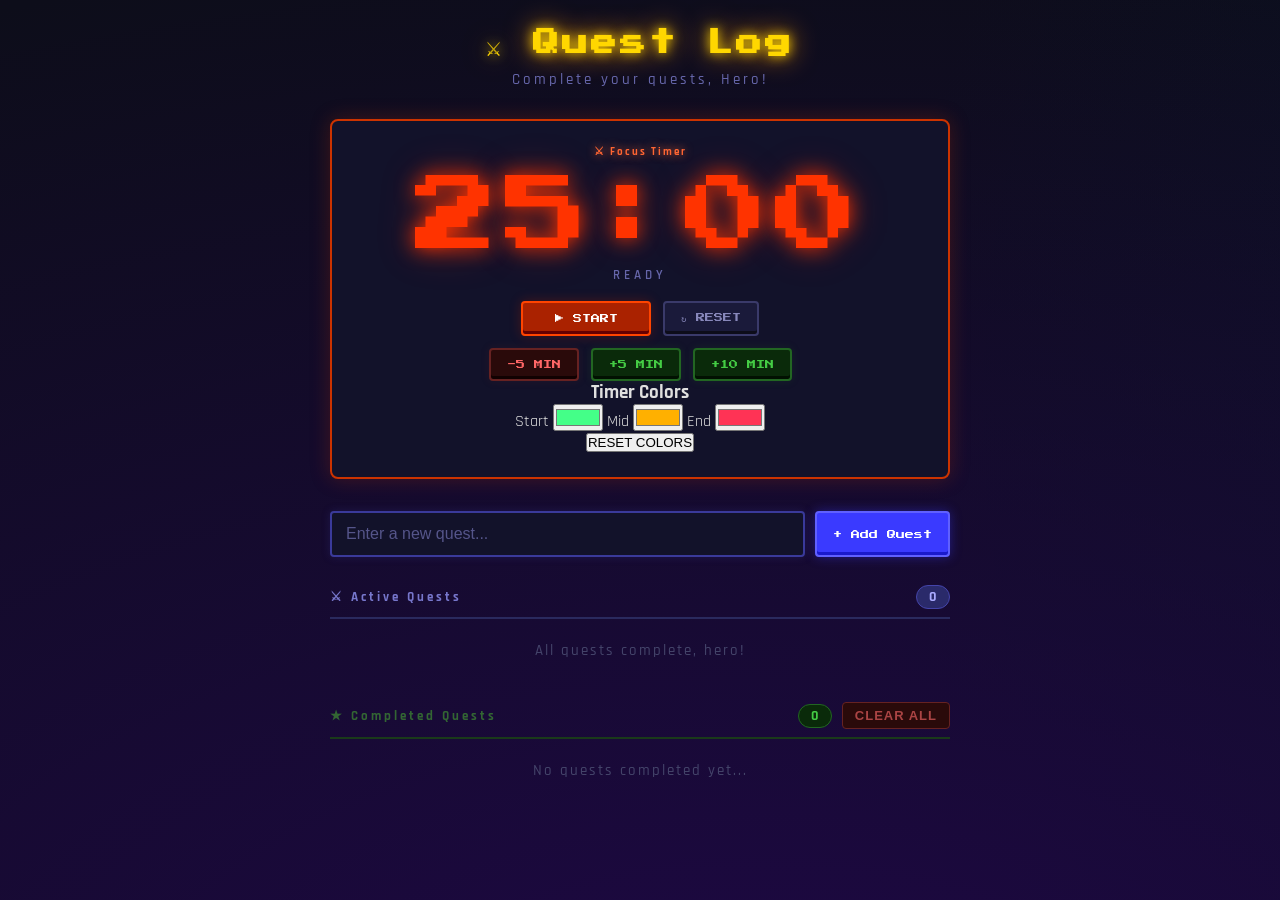
==== index.html @ 36400712 "Update index.html" ====
<!DOCTYPE html>
<html lang="en">
<head>
    <!-- Character encoding + responsive viewport for mobile support -->
    <meta charset="UTF-8">
    <meta name="viewport" content="width=device-width, initial-scale=1.0">

    <!-- Main stylesheet for all layout, colors, and animations -->
    <link rel="stylesheet" href="style.css">

    <!-- Fonts:
         - Press Start 2P: retro headings/buttons
         - Rajdhani: readable body and task text -->
    <link href="https://fonts.googleapis.com/css2?family=Press+Start+2P&family=Rajdhani:wght@400;500;600;700&display=swap" rel="stylesheet">

    <!-- Browser tab title -->
    <title>Quest Log</title>
</head>
<body>
    <!-- App title and subtitle -->
    <h1>&#9876; Quest Log</h1>
    <p class="subtitle">Complete your quests, Hero!</p>

    <!-- Pomodoro timer section:
         JS updates timer display, status text, and play/pause button text -->
    <div class="pomodoro-section">
        <h2 class="pomodoro-title">&#9876; Focus Timer</h2>
        <div class="timer-display" id="timer-display">25:00</div>
        <div class="timer-status" id="timer-status">READY</div>

        <!-- Primary timer controls -->
        <div class="timer-controls">
            <button id="timer-play-pause">&#9654; START</button>
            <button id="timer-reset">&#8635; RESET</button>
        </div>

        <!-- Quick-add time controls -->
        <div class="timer-extra">
            <button id="timer-sub5">-5 MIN</button>
            <button id="timer-add5">+5 MIN</button>
            <button id="timer-add10">+10 MIN</button>
        </div>

        <!-- Timer color editor -->
        <div class="timer-theme-editor">
            <h3 class="timer-theme-title">Timer Colors</h3>
            <div class="timer-theme-controls">
                <label class="timer-color-control">
                    <span>Start</span>
                    <input type="color" id="timer-color-start" value="#44ff88">
                </label>
                <label class="timer-color-control">
                    <span>Mid</span>
                    <input type="color" id="timer-color-mid" value="#ffb000">
                </label>
                <label class="timer-color-control">
                    <span>End</span>
                    <input type="color" id="timer-color-end" value="#ff3355">
                </label>
            </div>
            <button id="timer-color-reset">RESET COLORS</button>
        </div>
    </div>

    <!-- Add new quest input row -->
    <div class="add-task-section">
        <input type="text" id="new-task-input" placeholder="Enter a new quest..." maxlength="100">
        <button id="add-task-btn">+ Add Quest</button>
    </div>

    <!-- Active quests header and counter -->
    <div class="section-header">
        <span class="section-title">&#9876; Active Quests</span>
        <span class="task-count" id="active-count">0</span>
    </div>

    <!-- Empty-state message shown when there are no active tasks -->
    <p class="empty-state" id="active-empty">All quests complete, hero!</p>

    <!-- Active tasks list (new tasks are appended here by JS) -->
    <ul class="task-list" id="active-list">
    </ul>

    <!-- Completed quests header, counter, and clear action -->
    <div class="section-header completed-header">
        <span class="section-title">&#9733; Completed Quests</span>
        <span class="task-count completed-count" id="completed-count">0</span>
        <button id="clear-completed-btn">CLEAR ALL</button>
    </div>

    <!-- Empty-state message shown when there are no completed tasks -->
    <p class="empty-state" id="completed-empty">No quests completed yet...</p>

    <!-- Completed tasks list (checked tasks are moved here by JS) -->
    <ul class="task-list completed-list" id="completed-list"></ul>

    <!-- Main app logic: timer, task management, and sound effects -->
    <script src="logic.js"></script>
</body>
</html>
---- style.css ----
* {
    box-sizing: border-box;
    margin: 0;
    padding: 0;
}

body {
    background-color: #0d0d1a;
    background-image:
        radial-gradient(ellipse at 20% 40%, #1e0845 0%, transparent 50%),
        radial-gradient(ellipse at 80% 15%, #061830 0%, transparent 50%),
        radial-gradient(ellipse at 55% 85%, #0d0a30 0%, transparent 45%),
        radial-gradient(ellipse at 75% 65%, #08141e 0%, transparent 40%);
    background-size: 300% 300%;
    animation: bgDrift 14s ease-in-out infinite alternate;
    min-height: 100vh;
    font-family: 'Rajdhani', sans-serif;
    color: #e0e0e0;
    padding: 30px 20px 60px;
}

@keyframes bgDrift {
    0%   { background-position: 0% 0%,   100% 0%,   50% 100%, 20% 80%; }
    25%  { background-position: 60% 30%,  20% 70%,   80% 20%,  70% 40%; }
    50%  { background-position: 30% 80%,  70% 20%,   10% 55%,  90% 60%; }
    75%  { background-position: 80% 50%,  10% 90%,   70% 30%,  30% 20%; }
    100% { background-position: 100% 100%, 0% 100%,  40% 80%,  60% 10%; }
}

h1 {
    font-family: 'Press Start 2P', monospace;
    text-align: center;
    color: #ffd700;
    font-size: clamp(16px, 3vw, 26px);
    margin-bottom: 8px;
    text-shadow: 0 0 12px #ffd700, 0 0 28px #ff8c00;
    letter-spacing: 3px;
}

.subtitle {
    text-align: center;
    color: #6666aa;
    font-size: 15px;
    font-weight: 500;
    margin-bottom: 30px;
    letter-spacing: 3px;
}

.pomodoro-section {
    max-width: 620px;
    margin: 0 auto 32px;
    background: #12122a;
    border: 2px solid #cc3300;
    border-radius: 8px;
    padding: 24px 20px;
    box-shadow: 0 0 20px #cc330044;
    text-align: center;
}

.pomodoro-title {
    color: #ff6633;
    font-size: 11px;
    margin-bottom: 16px;
    text-shadow: 0 0 10px #ff6633;
    letter-spacing: 2px;
}

.timer-display {
    font-size: clamp(48px, 12vw, 84px);
    font-family: 'Press Start 2P', monospace;
    color: #ff3300;
    text-shadow: 0 0 20px #ff3300, 0 0 40px #ff330055;
    letter-spacing: 6px;
    margin-bottom: 8px;
    transition: color 0.3s, text-shadow 0.3s;
}

.timer-display.running {
    color: #ff6600;
    text-shadow: 0 0 20px #ff6600, 0 0 40px #ff660077;
    animation: pulse 1s ease-in-out infinite;
}

.timer-display.danger {
    color: #ff0033;
    text-shadow: 0 0 24px #ff0033, 0 0 50px #ff003388;
    animation: pulse-fast 0.5s ease-in-out infinite;
}

@keyframes pulse {
    0%, 100% { opacity: 1; }
    50% { opacity: 0.72; }
}

@keyframes pulse-fast {
    0%, 100% { opacity: 1; }
    50% { opacity: 0.35; }
}

.timer-status {
    font-size: 13px;
    font-weight: 600;
    color: #6666aa;
    letter-spacing: 4px;
    margin-bottom: 18px;
}

.timer-controls {
    display: flex;
    justify-content: center;
    gap: 12px;
    margin-bottom: 12px;
    flex-wrap: wrap;
}

.timer-extra {
    display: flex;
    justify-content: center;
    gap: 12px;
    flex-wrap: wrap;
}

.timer-controls button,
.timer-extra button {
    padding: 10px 16px;
    font-family: 'Press Start 2P', monospace;
    font-size: 9px;
    border-radius: 4px;
    cursor: pointer;
    transition: background 0.15s, box-shadow 0.15s, transform 0.1s;
}

.timer-controls button:active,
.timer-extra button:active {
    transform: translateY(1px);
}

#timer-play-pause {
    background: #aa2200;
    border: 2px solid #ff4400;
    color: #ffffff;
    min-width: 130px;
    box-shadow: 0 0 12px #aa220055, inset 0 -3px 0 #660000;
}

#timer-play-pause:hover {
    background: #cc3300;
    box-shadow: 0 0 22px #cc330088, inset 0 -3px 0 #880000;
    transform: translateY(-2px);
}

#timer-reset {
    background: #1a1a3a;
    border: 2px solid #3a3a6a;
    color: #8888bb;
    box-shadow: inset 0 -3px 0 #0d0d1a;
}

#timer-reset:hover {
    background: #222244;
    border-color: #5555aa;
    color: #aaaadd;
    transform: translateY(-2px);
}

#timer-add5,
#timer-add10 {
    background: #0a2a0a;
    border: 2px solid #226622;
    color: #44cc44;
    box-shadow: 0 0 8px #22662233, inset 0 -3px 0 #011101;
}

#timer-sub5 {
    background: #2a0a0a;
    border: 2px solid #662222;
    color: #ff6666;
    box-shadow: 0 0 8px #66222233, inset 0 -3px 0 #110101;
}

#timer-add5:hover,
#timer-add10:hover {
    background: #112211;
    border-color: #33aa33;
    box-shadow: 0 0 16px #33aa3366, inset 0 -3px 0 #011101;
    transform: translateY(-2px);
}

#timer-sub5:hover {
    background: #3a1010;
    border-color: #aa3333;
    box-shadow: 0 0 16px #aa333366, inset 0 -3px 0 #1a0303;
    transform: translateY(-2px);
}

.add-task-section {
    max-width: 620px;
    margin: 0 auto 28px;
    display: flex;
    gap: 10px;
}

#new-task-input {
    flex: 1;
    padding: 12px 14px;
    background: #12122a;
    border: 2px solid #3a3a9a;
    border-radius: 4px;
    color: #ffffff;
    font-size: 16px;
    font-weight: 500;
    outline: none;
    box-shadow: 0 0 8px #3a3a9a44;
    transition: border-color 0.2s, box-shadow 0.2s;
}

#new-task-input::placeholder {
    color: #55558a;
    font-weight: 400;
}

#new-task-input:focus {
    border-color: #00eeff;
    box-shadow: 0 0 14px #00eeff66;
}

#add-task-btn {
    padding: 12px 16px;
    background: #3a3aff;
    border: 2px solid #6060ff;
    border-radius: 4px;
    color: #ffffff;
    font-family: 'Press Start 2P', monospace;
    font-size: 9px;
    cursor: pointer;
    white-space: nowrap;
    box-shadow: 0 0 12px #3a3aff66, inset 0 -3px 0 #1a1acc;
    transition: background 0.15s, box-shadow 0.15s, transform 0.1s;
}

#add-task-btn:hover {
    background: #5555ff;
    box-shadow: 0 0 22px #5555ffaa, inset 0 -3px 0 #2a2acc;
    transform: translateY(-2px);
}

#add-task-btn:active {
    transform: translateY(1px);
    box-shadow: 0 0 8px #3a3aff44, inset 0 2px 0 #1a1acc;
}

.task-list {
    max-width: 620px;
    margin: 0 auto;
    padding: 0;
}

.task-list li {
    list-style: none;
    margin-bottom: 10px;
    background: #12122a;
    border: 2px solid #2a2a5e;
    border-radius: 6px;
    padding: 14px 16px;
    box-shadow: 0 2px 8px #00000066;
    transition: border-color 0.2s, box-shadow 0.2s;
}

.task-list li:hover {
    border-color: #4444cc;
    box-shadow: 0 0 14px #4444cc44;
}

.task-list label {
    display: flex;
    align-items: center;
    gap: 14px;
    cursor: pointer;
}

.task-list input[type="checkbox"] {
    appearance: none;
    -webkit-appearance: none;
    width: 22px;
    height: 22px;
    min-width: 22px;
    border: 2px solid #4444cc;
    border-radius: 3px;
    background: #0d0d1a;
    cursor: pointer;
    position: relative;
    transition: background 0.15s, border-color 0.15s, box-shadow 0.15s;
}

.task-list input[type="checkbox"]:hover {
    border-color: #00eeff;
    box-shadow: 0 0 8px #00eeff66;
}

.task-list input[type="checkbox"]:checked {
    background: #3a3aff;
    border-color: #00eeff;
    box-shadow: 0 0 10px #00eeff88;
}

.task-list input[type="checkbox"]:checked::after {
    content: '✓';
    position: absolute;
    color: #ffffff;
    font-size: 15px;
    font-family: Arial, sans-serif;
    top: 50%;
    left: 50%;
    transform: translate(-50%, -50%);
}

.task-list span {
    font-size: 18px;
    font-weight: 600;
    color: #ccccee;
    line-height: 1.5;
    transition: color 0.2s, text-shadow 0.2s;
}

.task-list .completed {
    text-decoration: line-through;
    color: #33335a;
}

.completed-list li {
    opacity: 0.6;
    border-color: #1e1e40 !important;
    box-shadow: none !important;
}

.section-header {
    max-width: 620px;
    margin: 0 auto 12px;
    display: flex;
    align-items: center;
    gap: 10px;
    border-bottom: 2px solid #2a2a5e;
    padding-bottom: 8px;
}

.completed-header {
    margin-top: 32px;
    border-color: #1a3a1a;
}

.section-title {
    font-size: 13px;
    font-weight: 700;
    color: #7777cc;
    letter-spacing: 3px;
    flex: 1;
}

.completed-header .section-title {
    color: #336633;
}

.task-count {
    font-size: 14px;
    font-weight: 700;
    background: #2a2a6a;
    color: #aaaaff;
    border: 1px solid #4444aa;
    border-radius: 20px;
    padding: 2px 12px;
    min-width: 32px;
    text-align: center;
}

.completed-count {
    background: #0a2a0a;
    color: #44cc44;
    border-color: #226622;
}

#clear-completed-btn {
    padding: 5px 12px;
    background: #2a0a0a;
    border: 1px solid #662222;
    border-radius: 4px;
    color: #aa4444;
    font-size: 13px;
    font-weight: 700;
    letter-spacing: 1px;
    cursor: pointer;
    transition: background 0.15s, color 0.15s;
}

#clear-completed-btn:hover {
    background: #3a1010;
    color: #ff6666;
    border-color: #aa3333;
}

.empty-state {
    max-width: 620px;
    margin: 0 auto 12px;
    font-size: 15px;
    font-weight: 500;
    color: #44446a;
    letter-spacing: 2px;
    text-align: center;
    padding: 10px 0;
}
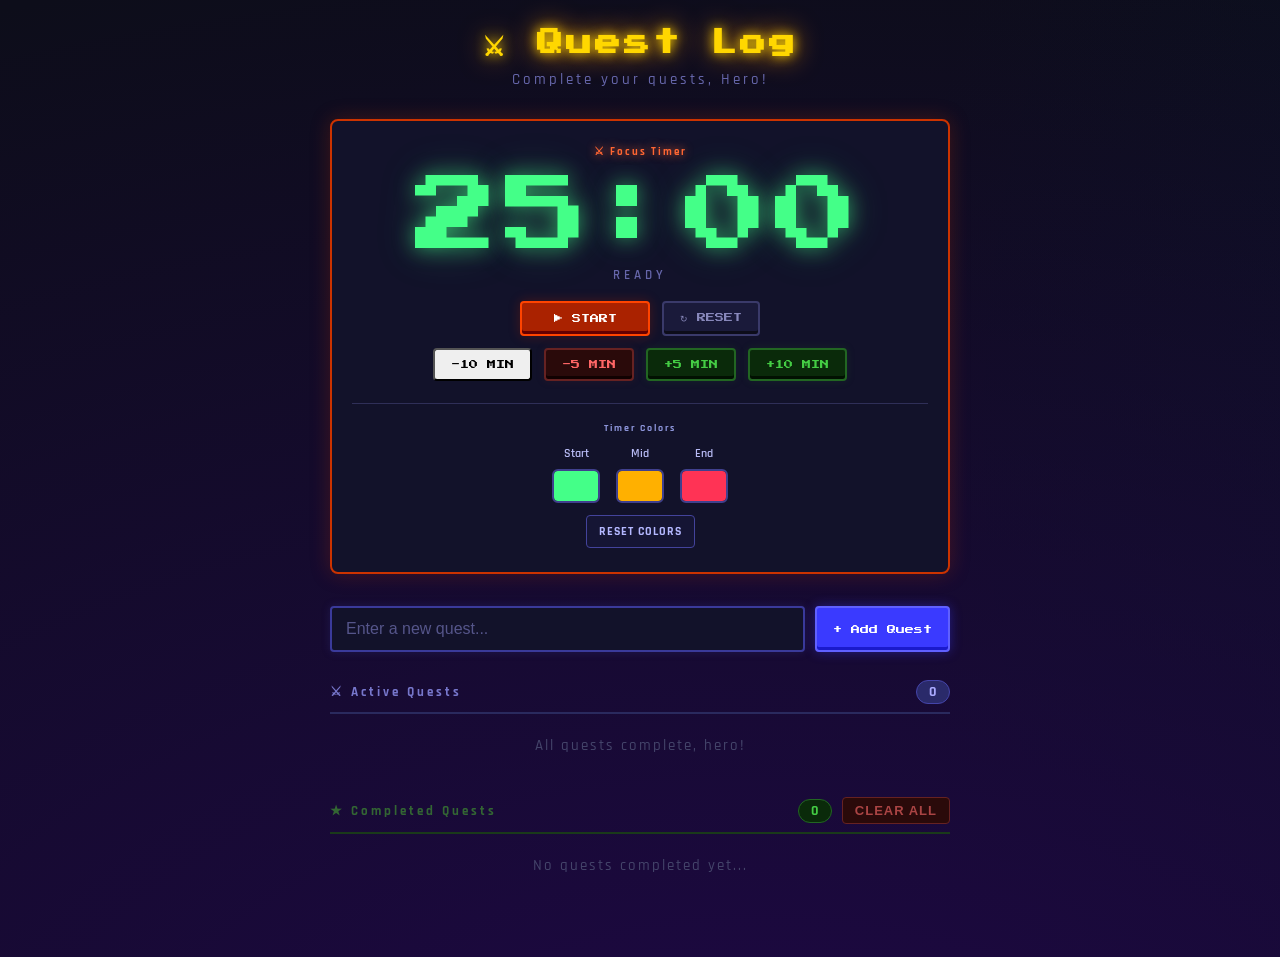
==== commit eae3d6dc: "Update index.html" ====
--- a/index.html
+++ b/index.html
@@ -36,6 +36,7 @@
 
         <!-- Quick-add time controls -->
         <div class="timer-extra">
+            <button id="timer-sub10">-10 MIN</button>
             <button id="timer-sub5">-5 MIN</button>
             <button id="timer-add5">+5 MIN</button>
             <button id="timer-add10">+10 MIN</button>
--- a/style.css
+++ b/style.css
@@ -68,22 +68,18 @@
 .timer-display {
     font-size: clamp(48px, 12vw, 84px);
     font-family: 'Press Start 2P', monospace;
-    color: #ff3300;
-    text-shadow: 0 0 20px #ff3300, 0 0 40px #ff330055;
+    color: var(--timer-color, #ff3300);
+    text-shadow: 0 0 20px var(--timer-glow, #ff3300), 0 0 40px var(--timer-shadow, #ff330055);
     letter-spacing: 6px;
     margin-bottom: 8px;
-    transition: color 0.3s, text-shadow 0.3s;
+    transition: color 0.12s, text-shadow 0.12s;
 }
 
 .timer-display.running {
-    color: #ff6600;
-    text-shadow: 0 0 20px #ff6600, 0 0 40px #ff660077;
     animation: pulse 1s ease-in-out infinite;
 }
 
 .timer-display.danger {
-    color: #ff0033;
-    text-shadow: 0 0 24px #ff0033, 0 0 50px #ff003388;
     animation: pulse-fast 0.5s ease-in-out infinite;
 }
 
@@ -118,6 +114,76 @@
     justify-content: center;
     gap: 12px;
     flex-wrap: wrap;
+}
+
+.timer-theme-editor {
+    margin-top: 22px;
+    padding-top: 18px;
+    border-top: 1px solid #2f2f58;
+}
+
+.timer-theme-title {
+    font-size: 10px;
+    color: #8c94d9;
+    margin-bottom: 12px;
+    letter-spacing: 2px;
+}
+
+.timer-theme-controls {
+    display: flex;
+    justify-content: center;
+    gap: 16px;
+    flex-wrap: wrap;
+    margin-bottom: 12px;
+}
+
+.timer-color-control {
+    display: flex;
+    flex-direction: column;
+    align-items: center;
+    gap: 8px;
+    font-size: 12px;
+    font-weight: 600;
+    color: #b7baf4;
+}
+
+.timer-color-control input[type="color"] {
+    width: 48px;
+    height: 34px;
+    padding: 0;
+    border: 2px solid #40408e;
+    border-radius: 6px;
+    background: transparent;
+    cursor: pointer;
+}
+
+.timer-color-control input[type="color"]::-webkit-color-swatch-wrapper {
+    padding: 0;
+}
+
+.timer-color-control input[type="color"]::-webkit-color-swatch {
+    border: none;
+    border-radius: 3px;
+}
+
+#timer-color-reset {
+    padding: 8px 12px;
+    background: #151534;
+    border: 1px solid #43439b;
+    border-radius: 4px;
+    color: #b4b8ff;
+    font-family: 'Rajdhani', sans-serif;
+    font-size: 12px;
+    font-weight: 700;
+    letter-spacing: 1px;
+    cursor: pointer;
+    transition: background 0.15s, border-color 0.15s, color 0.15s;
+}
+
+#timer-color-reset:hover {
+    background: #1e1e46;
+    border-color: #6a6aff;
+    color: #e0e3ff;
 }
 
 .timer-controls button,
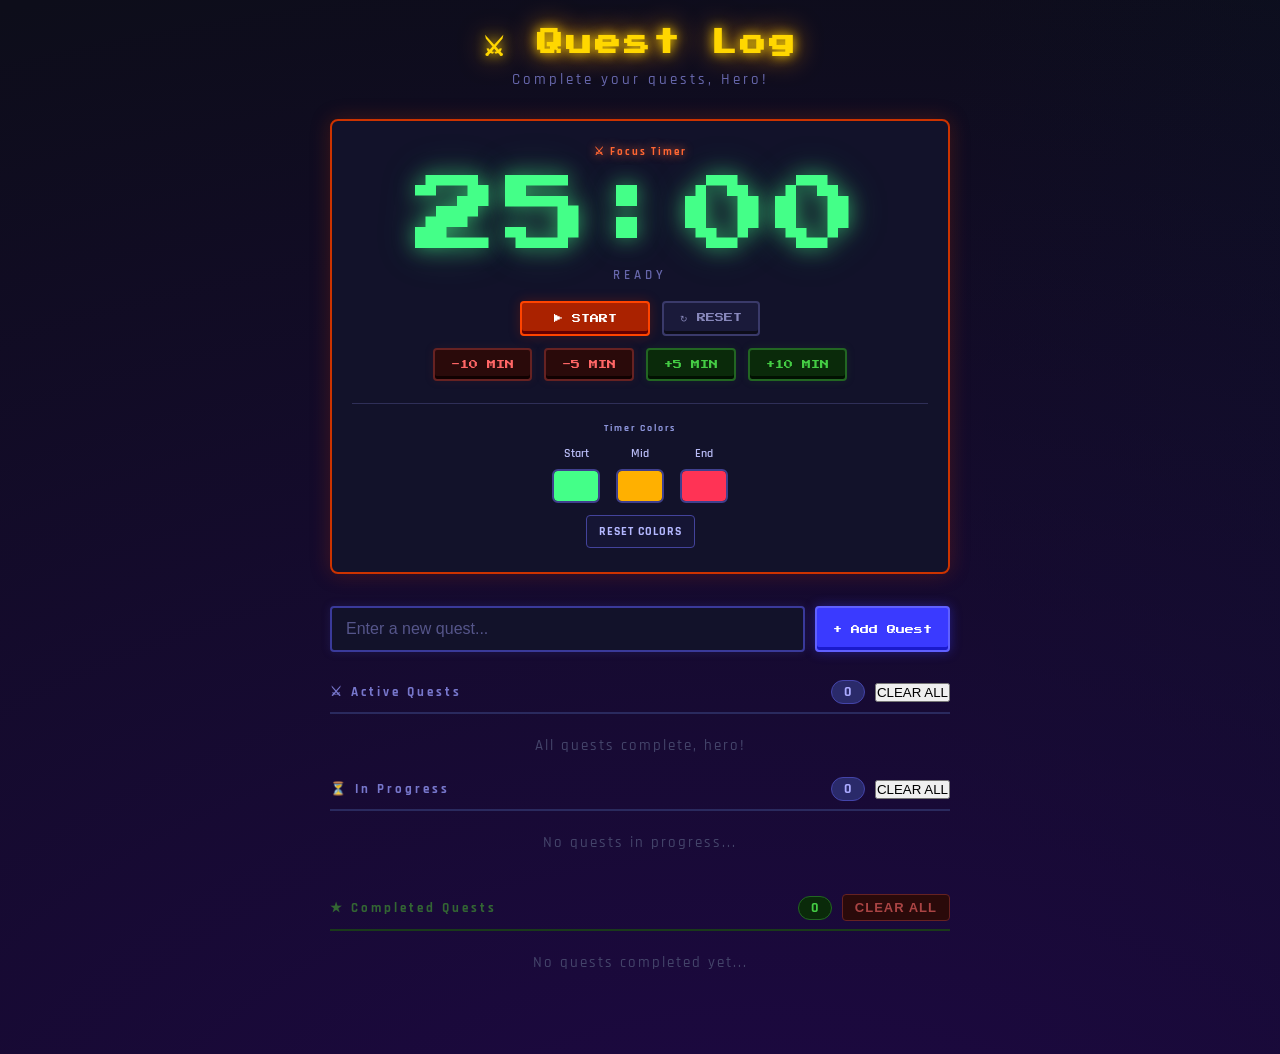
==== commit 236ff881: "added new clearing buttons" ====
--- a/index.html
+++ b/index.html
@@ -73,6 +73,7 @@
     <div class="section-header">
         <span class="section-title">&#9876; Active Quests</span>
         <span class="task-count" id="active-count">0</span>
+        <button id="clear-active-btn">CLEAR ALL</button>
     </div>
 
     <!-- Empty-state message shown when there are no active tasks -->
@@ -81,6 +82,19 @@
     <!-- Active tasks list (new tasks are appended here by JS) -->
     <ul class="task-list" id="active-list">
     </ul>
+
+    <!-- In-progress quests header and counter -->
+    <div class="section-header in-progress-header">
+        <span class="section-title">&#9203; In Progress</span>
+        <span class="task-count in-progress-count" id="in-progress-count">0</span>
+        <button id="clear-in-progress-btn">CLEAR ALL</button>
+    </div>
+
+    <!-- Empty-state message shown when there are no in-progress tasks -->
+    <p class="empty-state" id="in-progress-empty">No quests in progress...</p>
+
+    <!-- In-progress tasks list -->
+    <ul class="task-list in-progress-list" id="in-progress-list"></ul>
 
     <!-- Completed quests header, counter, and clear action -->
     <div class="section-header completed-header">
--- a/style.css
+++ b/style.css
@@ -237,6 +237,7 @@
     box-shadow: 0 0 8px #22662233, inset 0 -3px 0 #011101;
 }
 
+#timer-sub10,
 #timer-sub5 {
     background: #2a0a0a;
     border: 2px solid #662222;
@@ -252,6 +253,7 @@
     transform: translateY(-2px);
 }
 
+#timer-sub10:hover,
 #timer-sub5:hover {
     background: #3a1010;
     border-color: #aa3333;
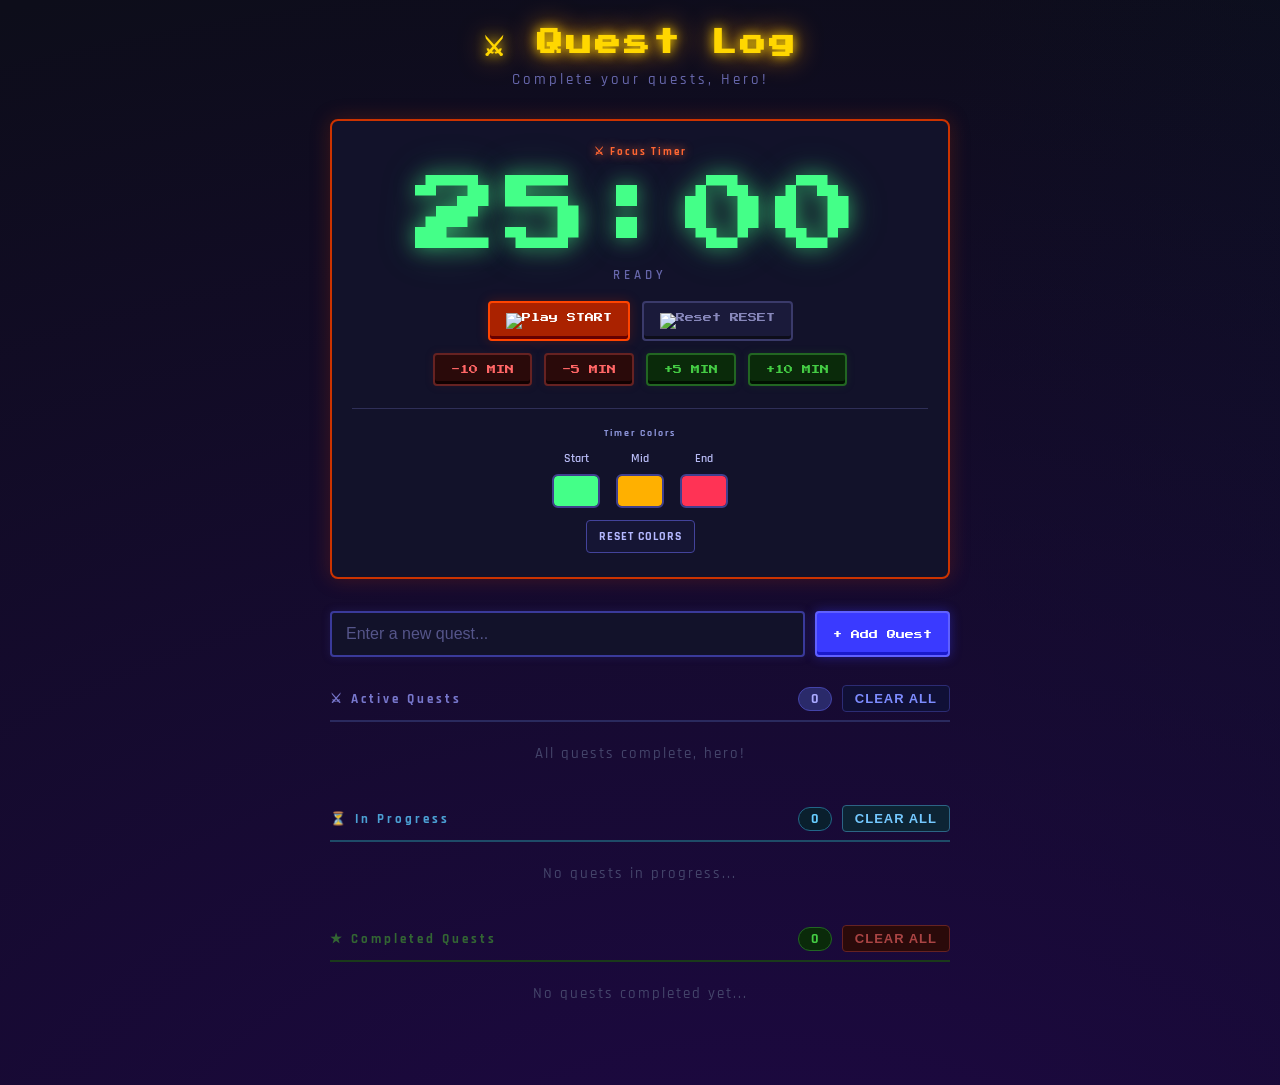
==== commit 4cffdcf7: "added new icons to start button and mid and end icons" ====
--- a/index.html
+++ b/index.html
@@ -30,8 +30,14 @@
 
         <!-- Primary timer controls -->
         <div class="timer-controls">
-            <button id="timer-play-pause">&#9654; START</button>
-            <button id="timer-reset">&#8635; RESET</button>
+            <button id="timer-play-pause">
+                <img id="timer-play-pause-icon" src="play-button-icon.png" alt="Play">
+                <span id="timer-play-pause-text">START</span>
+            </button>
+            <button id="timer-reset">
+                <img id="timer-reset-icon" src="undo.png" alt="Reset">
+                <span id="timer-reset-text">RESET</span>
+            </button>
         </div>
 
         <!-- Quick-add time controls -->
--- a/style.css
+++ b/style.css
@@ -330,6 +330,9 @@
     border: 2px solid #2a2a5e;
     border-radius: 6px;
     padding: 14px 16px;
+    display: flex;
+    align-items: center;
+    gap: 10px;
     box-shadow: 0 2px 8px #00000066;
     transition: border-color 0.2s, box-shadow 0.2s;
 }
@@ -344,6 +347,8 @@
     align-items: center;
     gap: 14px;
     cursor: pointer;
+    flex: 1;
+    min-width: 0;
 }
 
 .task-list input[type="checkbox"] {
@@ -401,6 +406,12 @@
     box-shadow: none !important;
 }
 
+.in-progress-list li,
+.in-progress-task {
+    border-color: #225577;
+    box-shadow: 0 0 14px #22557733;
+}
+
 .section-header {
     max-width: 620px;
     margin: 0 auto 12px;
@@ -414,6 +425,11 @@
 .completed-header {
     margin-top: 32px;
     border-color: #1a3a1a;
+}
+
+.in-progress-header {
+    margin-top: 32px;
+    border-color: #1e4b68;
 }
 
 .section-title {
@@ -426,6 +442,10 @@
 
 .completed-header .section-title {
     color: #336633;
+}
+
+.in-progress-header .section-title {
+    color: #4ba0d4;
 }
 
 .task-count {
@@ -446,6 +466,14 @@
     border-color: #226622;
 }
 
+.in-progress-count {
+    background: #0a1f2d;
+    color: #66ccff;
+    border-color: #226688;
+}
+
+#clear-active-btn,
+#clear-in-progress-btn,
 #clear-completed-btn {
     padding: 5px 12px;
     background: #2a0a0a;
@@ -459,10 +487,78 @@
     transition: background 0.15s, color 0.15s;
 }
 
+#clear-active-btn:hover,
+#clear-in-progress-btn:hover,
 #clear-completed-btn:hover {
     background: #3a1010;
     color: #ff6666;
     border-color: #aa3333;
+}
+
+#clear-active-btn {
+    background: #101036;
+    border-color: #2c2c74;
+    color: #7d8cff;
+}
+
+#clear-active-btn:hover {
+    background: #18184a;
+    border-color: #4f5bd6;
+    color: #b2b9ff;
+}
+
+#clear-in-progress-btn {
+    background: #0d2434;
+    border-color: #2c6485;
+    color: #74c8ff;
+}
+
+#clear-in-progress-btn:hover {
+    background: #123247;
+    border-color: #4ba0d4;
+    color: #d2f0ff;
+}
+
+.task-status-btn {
+    padding: 6px 12px;
+    background: #0f2440;
+    border: 1px solid #2d5f8e;
+    border-radius: 4px;
+    color: #78c5ff;
+    font-size: 12px;
+    font-weight: 700;
+    letter-spacing: 1px;
+    cursor: pointer;
+    transition: background 0.15s, color 0.15s, border-color 0.15s;
+}
+
+.task-status-btn:hover {
+    background: #173556;
+    color: #c7e7ff;
+    border-color: #4ea3e8;
+}
+
+.task-delete-btn {
+    padding: 6px 12px;
+    background: #301018;
+    border: 1px solid #8e3043;
+    border-radius: 4px;
+    color: #ff9aac;
+    font-size: 12px;
+    font-weight: 700;
+    letter-spacing: 1px;
+    cursor: pointer;
+    transition: background 0.15s, color 0.15s, border-color 0.15s;
+}
+
+.task-delete-btn:hover {
+    background: #461523;
+    color: #ffd6de;
+    border-color: #e85c7c;
+}
+
+.completed-task .task-status-btn {
+    display: none;
 }
 
 .empty-state {
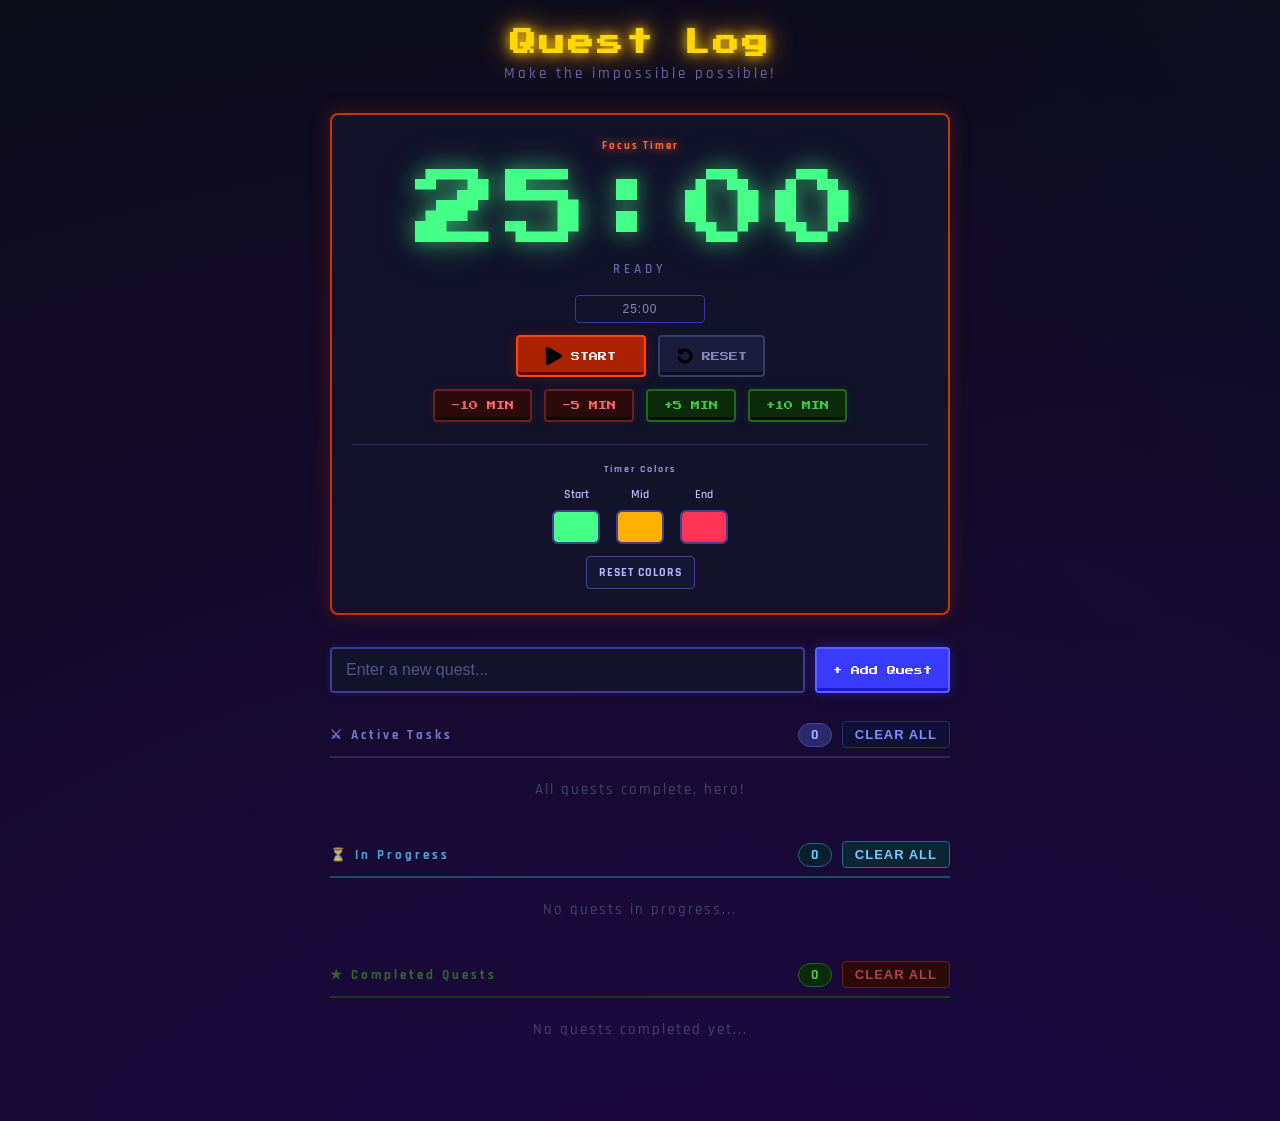
==== commit a9e82df3: "Updated tasks and timer Added in text timer manual box and added a new in task timer for each specif" ====
--- a/index.html
+++ b/index.html
@@ -18,15 +18,18 @@
 </head>
 <body>
     <!-- App title and subtitle -->
-    <h1>&#9876; Quest Log</h1>
-    <p class="subtitle">Complete your quests, Hero!</p>
+    <h1>Quest Log</h1>
+    <p class="subtitle">Make the impossible possible!</p>
 
     <!-- Pomodoro timer section:
          JS updates timer display, status text, and play/pause button text -->
     <div class="pomodoro-section">
-        <h2 class="pomodoro-title">&#9876; Focus Timer</h2>
+        <h2 class="pomodoro-title"> Focus Timer</h2>
         <div class="timer-display" id="timer-display">25:00</div>
         <div class="timer-status" id="timer-status">READY</div>
+
+        <!-- Quick timer text input -->
+        <input type="text" id="timer-text-input" class="timer-text-input" placeholder="MM:SS / HH:MM:SS / min" maxlength="16">
 
         <!-- Primary timer controls -->
         <div class="timer-controls">
@@ -75,9 +78,9 @@
         <button id="add-task-btn">+ Add Quest</button>
     </div>
 
-    <!-- Active quests header and counter -->
+    <!-- Active tasks header and counter -->
     <div class="section-header">
-        <span class="section-title">&#9876; Active Quests</span>
+        <span class="section-title">&#9876; Active Tasks</span>
         <span class="task-count" id="active-count">0</span>
         <button id="clear-active-btn">CLEAR ALL</button>
     </div>
--- a/style.css
+++ b/style.css
@@ -12,7 +12,7 @@
         radial-gradient(ellipse at 55% 85%, #0d0a30 0%, transparent 45%),
         radial-gradient(ellipse at 75% 65%, #08141e 0%, transparent 40%);
     background-size: 300% 300%;
-    animation: bgDrift 14s ease-in-out infinite alternate;
+    animation: bgDrift 10s ease-in-out infinite alternate;
     min-height: 100vh;
     font-family: 'Rajdhani', sans-serif;
     color: #e0e0e0;
@@ -101,6 +101,30 @@
     margin-bottom: 18px;
 }
 
+.timer-text-input {
+    max-width: 130px;
+    padding: 6px 10px;
+    background: #12122a;
+    border: 1px solid #3a3a9a;
+    border-radius: 4px;
+    color: #8888bb;
+    font-size: 12px;
+    font-weight: 500;
+    text-align: center;
+    letter-spacing: 1px;
+    outline: none;
+    margin-bottom: 12px;
+    display: block;
+    margin-left: auto;
+    margin-right: auto;
+    transition: border-color 0.15s, box-shadow 0.15s;
+}
+
+.timer-text-input:focus {
+    border-color: #00eeff;
+    box-shadow: 0 0 8px #00eeff44;
+}
+
 .timer-controls {
     display: flex;
     justify-content: center;
@@ -201,6 +225,27 @@
     transform: translateY(1px);
 }
 
+#timer-play-pause,
+#timer-reset {
+    display: flex;
+    align-items: center;
+    justify-content: center;
+    gap: 8px;
+}
+
+#timer-play-pause-icon,
+#timer-reset-icon {
+    width: 18px;
+    height: 18px;
+    display: block;
+}
+
+#timer-play-pause-text,
+#timer-reset-text {
+    font-family: 'Press Start 2P', monospace;
+    font-size: 9px;
+}
+
 #timer-play-pause {
     background: #aa2200;
     border: 2px solid #ff4400;
@@ -331,7 +376,8 @@
     border-radius: 6px;
     padding: 14px 16px;
     display: flex;
-    align-items: center;
+    align-items: flex-start;
+    flex-wrap: wrap;
     gap: 10px;
     box-shadow: 0 2px 8px #00000066;
     transition: border-color 0.2s, box-shadow 0.2s;
@@ -347,7 +393,7 @@
     align-items: center;
     gap: 14px;
     cursor: pointer;
-    flex: 1;
+    flex: 1 1 220px;
     min-width: 0;
 }
 
@@ -387,7 +433,7 @@
     transform: translate(-50%, -50%);
 }
 
-.task-list span {
+.task-list label > .task-text {
     font-size: 18px;
     font-weight: 600;
     color: #ccccee;
@@ -519,6 +565,172 @@
     color: #d2f0ff;
 }
 
+.task-timer-panel {
+    display: flex;
+    flex-direction: column;
+    gap: 8px;
+    min-width: 206px;
+    padding: 10px;
+    border: 1px solid #2f2f68;
+    border-radius: 8px;
+    background: linear-gradient(180deg, #11132b 0%, #0c0e22 100%);
+    box-shadow: inset 0 0 0 1px #16183a;
+}
+
+.task-timer-display {
+    font-family: 'Press Start 2P', monospace;
+    font-size: 12px;
+    color: var(--task-timer-color, #7fe4ff);
+    letter-spacing: 1.5px;
+    text-align: center;
+    padding: 4px 0;
+    text-shadow: 0 0 8px var(--task-timer-glow, #17a9d3aa);
+}
+
+.task-timer-display.running {
+    animation: pulse 1s ease-in-out infinite;
+}
+
+.task-timer-display.danger {
+    text-shadow: 0 0 10px var(--task-timer-glow, #ff5566cc);
+    animation: pulse-fast 0.5s ease-in-out infinite;
+}
+
+.task-timer-display.done {
+    text-shadow: 0 0 10px var(--task-timer-glow, #ff9a33cc);
+}
+
+.task-timer-text-input {
+    width: 100%;
+    min-width: 0;
+    height: 30px;
+    padding: 4px 8px;
+    border-radius: 4px;
+    border: 1px solid #3f3f88;
+    background: #141633;
+    color: #d7dcff;
+    font-size: 12px;
+    font-weight: 600;
+    text-align: center;
+    letter-spacing: 1px;
+    outline: none;
+    transition: border-color 0.15s, box-shadow 0.15s;
+}
+
+.task-timer-text-input:focus {
+    border-color: #5aabda;
+    box-shadow: 0 0 0 2px #3f95c433;
+}
+
+.task-timer-input-row {
+    display: grid;
+    grid-template-columns: minmax(0, 1fr) auto;
+    align-items: center;
+    gap: 6px;
+}
+
+.task-timer-color-wrap {
+    display: inline-flex;
+    align-items: center;
+    gap: 4px;
+    padding: 2px 4px;
+    border: 1px solid #3f3f88;
+    border-radius: 4px;
+    background: #141633;
+}
+
+.task-timer-color-hint {
+    font-size: 9px;
+    font-weight: 700;
+    color: #98a0e0;
+    letter-spacing: 0.8px;
+}
+
+.task-timer-color-input {
+    width: 24px;
+    height: 20px;
+    padding: 0;
+    border-radius: 3px;
+    border: none;
+    background: transparent;
+    cursor: pointer;
+}
+
+.task-timer-color-input::-webkit-color-swatch-wrapper {
+    padding: 0;
+}
+
+.task-timer-color-input::-webkit-color-swatch {
+    border: none;
+    border-radius: 2px;
+}
+
+.task-timer-row {
+    display: grid;
+    grid-template-columns: 1fr 1fr;
+    gap: 6px;
+}
+
+.task-timer-minus-btn,
+.task-timer-plus-btn,
+.task-timer-toggle-btn,
+.task-timer-reset-btn {
+    min-height: 30px;
+    padding: 5px 6px;
+    border-radius: 4px;
+    font-size: 10px;
+    font-weight: 700;
+    letter-spacing: 1px;
+    cursor: pointer;
+    transition: background 0.15s, color 0.15s, border-color 0.15s;
+}
+
+.task-timer-minus-btn,
+.task-timer-plus-btn {
+    background: #171735;
+    border: 1px solid #3f3f88;
+    color: #b4b8ff;
+}
+
+.task-timer-minus-btn:hover,
+.task-timer-plus-btn:hover {
+    background: #20204a;
+    border-color: #6969cc;
+    color: #eceeff;
+}
+
+.task-timer-toggle-btn {
+    background: #0d2434;
+    border: 1px solid #2d6485;
+    color: #78d5ff;
+}
+
+.task-timer-toggle-btn:hover {
+    background: #15384e;
+    border-color: #54a5d2;
+    color: #e3f5ff;
+}
+
+.task-timer-reset-btn {
+    background: #2a1f0a;
+    border: 1px solid #85672d;
+    color: #e7c47a;
+}
+
+.task-timer-reset-btn:hover {
+    background: #3c2e12;
+    border-color: #c39a46;
+    color: #ffefc8;
+}
+
+.task-timer-minus-btn:disabled,
+.task-timer-plus-btn:disabled,
+.task-timer-toggle-btn:disabled,
+.task-timer-reset-btn:disabled {
+    cursor: not-allowed;
+    opacity: 0.45;
+}
+
 .task-status-btn {
     padding: 6px 12px;
     background: #0f2440;
@@ -555,6 +767,45 @@
     background: #461523;
     color: #ffd6de;
     border-color: #e85c7c;
+}
+
+.task-delete-confirm {
+    display: none;
+    gap: 6px;
+}
+
+.task-delete-yes-btn,
+.task-delete-no-btn {
+    padding: 6px 12px;
+    border-radius: 4px;
+    font-size: 12px;
+    font-weight: 700;
+    letter-spacing: 1px;
+    cursor: pointer;
+}
+
+.task-delete-yes-btn {
+    background: #301018;
+    border: 1px solid #8e3043;
+    color: #ffb8c5;
+}
+
+.task-delete-yes-btn:hover {
+    background: #4a1828;
+    border-color: #e85c7c;
+    color: #ffe1e7;
+}
+
+.task-delete-no-btn {
+    background: #151534;
+    border: 1px solid #43439b;
+    color: #b4b8ff;
+}
+
+.task-delete-no-btn:hover {
+    background: #1e1e46;
+    border-color: #6a6aff;
+    color: #e0e3ff;
 }
 
 .completed-task .task-status-btn {
@@ -571,3 +822,28 @@
     text-align: center;
     padding: 10px 0;
 }
+
+@media (max-width: 700px) {
+    .task-list li {
+        padding: 12px;
+    }
+
+    .task-list label {
+        flex-basis: 100%;
+    }
+
+    .task-timer-panel {
+        width: 100%;
+    }
+
+    .task-status-btn,
+    .task-delete-btn,
+    .task-delete-confirm {
+        flex: 1 1 calc(50% - 6px);
+    }
+
+    .task-delete-btn,
+    .task-delete-confirm button {
+        text-align: center;
+    }
+}
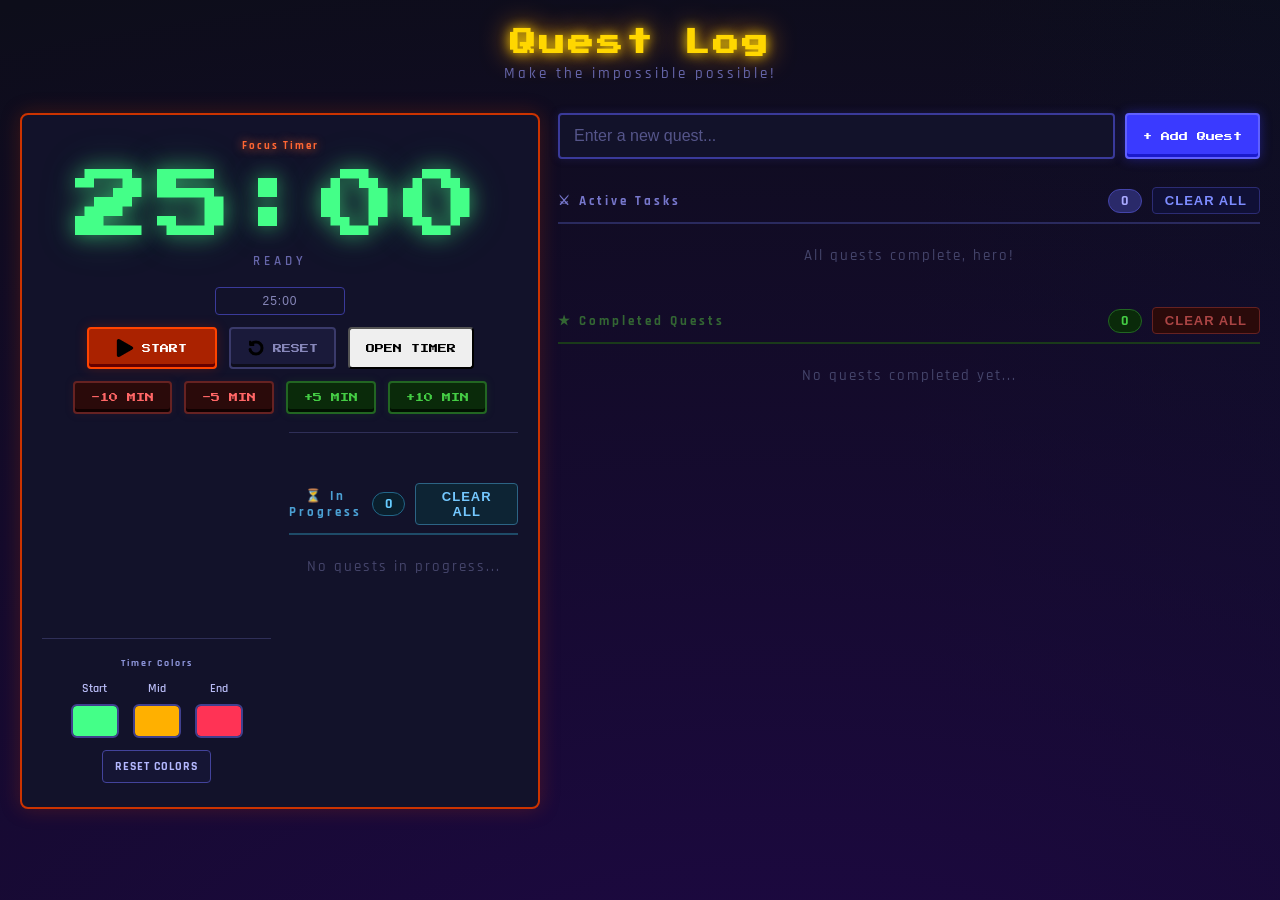
==== commit 9fec6972: "added new tab timer.html added new style to index.html and changed the logic of the to-do-list timer" ====
--- a/index.html
+++ b/index.html
@@ -21,102 +21,110 @@
     <h1>Quest Log</h1>
     <p class="subtitle">Make the impossible possible!</p>
 
-    <!-- Pomodoro timer section:
-         JS updates timer display, status text, and play/pause button text -->
-    <div class="pomodoro-section">
-        <h2 class="pomodoro-title"> Focus Timer</h2>
-        <div class="timer-display" id="timer-display">25:00</div>
-        <div class="timer-status" id="timer-status">READY</div>
+    <main class="dashboard-layout">
+        <section class="dashboard-panel">
+            <!-- Pomodoro timer section:
+                 JS updates timer display, status text, and play/pause button text -->
+            <div class="pomodoro-section">
+                <h2 class="pomodoro-title"> Focus Timer</h2>
+                <div class="timer-display" id="timer-display">25:00</div>
+                <div class="timer-status" id="timer-status">READY</div>
 
-        <!-- Quick timer text input -->
-        <input type="text" id="timer-text-input" class="timer-text-input" placeholder="MM:SS / HH:MM:SS / min" maxlength="16">
+                <!-- Quick timer text input -->
+                <input type="text" id="timer-text-input" class="timer-text-input" placeholder="HH:MM:SS / 1h 30m / min" maxlength="20">
 
-        <!-- Primary timer controls -->
-        <div class="timer-controls">
-            <button id="timer-play-pause">
-                <img id="timer-play-pause-icon" src="play-button-icon.png" alt="Play">
-                <span id="timer-play-pause-text">START</span>
-            </button>
-            <button id="timer-reset">
-                <img id="timer-reset-icon" src="undo.png" alt="Reset">
-                <span id="timer-reset-text">RESET</span>
-            </button>
-        </div>
+                <!-- Primary timer controls -->
+                <div class="timer-controls">
+                    <button id="timer-play-pause">
+                        <img id="timer-play-pause-icon" src="play-button-icon.png" alt="Play">
+                        <span id="timer-play-pause-text">START</span>
+                    </button>
+                    <button id="timer-reset">
+                        <img id="timer-reset-icon" src="undo.png" alt="Reset">
+                        <span id="timer-reset-text">RESET</span>
+                    </button>
+                    <button id="open-timer-btn" onclick="window.location.href='timer.html'">OPEN TIMER</button>
+                </div>
 
-        <!-- Quick-add time controls -->
-        <div class="timer-extra">
-            <button id="timer-sub10">-10 MIN</button>
-            <button id="timer-sub5">-5 MIN</button>
-            <button id="timer-add5">+5 MIN</button>
-            <button id="timer-add10">+10 MIN</button>
-        </div>
+                <!-- Quick-add time controls -->
+                <div class="timer-extra">
+                    <button id="timer-sub10">-10 MIN</button>
+                    <button id="timer-sub5">-5 MIN</button>
+                    <button id="timer-add5">+5 MIN</button>
+                    <button id="timer-add10">+10 MIN</button>
+                </div>
 
-        <!-- Timer color editor -->
-        <div class="timer-theme-editor">
-            <h3 class="timer-theme-title">Timer Colors</h3>
-            <div class="timer-theme-controls">
-                <label class="timer-color-control">
-                    <span>Start</span>
-                    <input type="color" id="timer-color-start" value="#44ff88">
-                </label>
-                <label class="timer-color-control">
-                    <span>Mid</span>
-                    <input type="color" id="timer-color-mid" value="#ffb000">
-                </label>
-                <label class="timer-color-control">
-                    <span>End</span>
-                    <input type="color" id="timer-color-end" value="#ff3355">
-                </label>
+                <!-- Timer color editor -->
+                <div class="timer-footer-grid">
+                    <!-- In-progress tasks shown beside timer colors -->
+                    <section class="in-progress-panel">
+                        <div class="section-header in-progress-header compact-header">
+                            <span class="section-title">&#9203; In Progress</span>
+                            <span class="task-count in-progress-count" id="in-progress-count">0</span>
+                            <button id="clear-in-progress-btn">CLEAR ALL</button>
+                        </div>
+
+                        <p class="empty-state" id="in-progress-empty">No quests in progress...</p>
+
+                        <ul class="task-list in-progress-list" id="in-progress-list"></ul>
+                    </section>
+
+                    <div class="timer-theme-editor">
+                        <h3 class="timer-theme-title">Timer Colors</h3>
+                        <div class="timer-theme-controls">
+                            <label class="timer-color-control">
+                                <span>Start</span>
+                                <input type="color" id="timer-color-start" value="#44ff88">
+                            </label>
+                            <label class="timer-color-control">
+                                <span>Mid</span>
+                                <input type="color" id="timer-color-mid" value="#ffb000">
+                            </label>
+                            <label class="timer-color-control">
+                                <span>End</span>
+                                <input type="color" id="timer-color-end" value="#ff3355">
+                            </label>
+                        </div>
+                        <button id="timer-color-reset">RESET COLORS</button>
+                    </div>
+                </div>
             </div>
-            <button id="timer-color-reset">RESET COLORS</button>
-        </div>
-    </div>
 
-    <!-- Add new quest input row -->
-    <div class="add-task-section">
-        <input type="text" id="new-task-input" placeholder="Enter a new quest..." maxlength="100">
-        <button id="add-task-btn">+ Add Quest</button>
-    </div>
+            <section class="task-board">
+                <!-- Add new quest input row -->
+                <div class="add-task-section">
+                    <input type="text" id="new-task-input" placeholder="Enter a new quest..." maxlength="100">
+                    <button id="add-task-btn">+ Add Quest</button>
+                </div>
 
-    <!-- Active tasks header and counter -->
-    <div class="section-header">
-        <span class="section-title">&#9876; Active Tasks</span>
-        <span class="task-count" id="active-count">0</span>
-        <button id="clear-active-btn">CLEAR ALL</button>
-    </div>
+                <!-- Active tasks header and counter -->
+                <div class="section-header">
+                    <span class="section-title">&#9876; Active Tasks</span>
+                    <span class="task-count" id="active-count">0</span>
+                    <button id="clear-active-btn">CLEAR ALL</button>
+                </div>
 
-    <!-- Empty-state message shown when there are no active tasks -->
-    <p class="empty-state" id="active-empty">All quests complete, hero!</p>
+                <!-- Empty-state message shown when there are no active tasks -->
+                <p class="empty-state" id="active-empty">All quests complete, hero!</p>
 
-    <!-- Active tasks list (new tasks are appended here by JS) -->
-    <ul class="task-list" id="active-list">
-    </ul>
+                <!-- Active tasks list (new tasks are appended here by JS) -->
+                <ul class="task-list" id="active-list"></ul>
 
-    <!-- In-progress quests header and counter -->
-    <div class="section-header in-progress-header">
-        <span class="section-title">&#9203; In Progress</span>
-        <span class="task-count in-progress-count" id="in-progress-count">0</span>
-        <button id="clear-in-progress-btn">CLEAR ALL</button>
-    </div>
+                <!-- Completed quests header, counter, and clear action -->
+                <div class="section-header completed-header">
+                    <span class="section-title">&#9733; Completed Quests</span>
+                    <span class="task-count completed-count" id="completed-count">0</span>
+                    <button id="clear-completed-btn">CLEAR ALL</button>
+                </div>
 
-    <!-- Empty-state message shown when there are no in-progress tasks -->
-    <p class="empty-state" id="in-progress-empty">No quests in progress...</p>
+                <!-- Empty-state message shown when there are no completed tasks -->
+                <p class="empty-state" id="completed-empty">No quests completed yet...</p>
 
-    <!-- In-progress tasks list -->
-    <ul class="task-list in-progress-list" id="in-progress-list"></ul>
-
-    <!-- Completed quests header, counter, and clear action -->
-    <div class="section-header completed-header">
-        <span class="section-title">&#9733; Completed Quests</span>
-        <span class="task-count completed-count" id="completed-count">0</span>
-        <button id="clear-completed-btn">CLEAR ALL</button>
-    </div>
-
-    <!-- Empty-state message shown when there are no completed tasks -->
-    <p class="empty-state" id="completed-empty">No quests completed yet...</p>
-
-    <!-- Completed tasks list (checked tasks are moved here by JS) -->
-    <ul class="task-list completed-list" id="completed-list"></ul>
+                <!-- Completed tasks list (checked tasks are moved here by JS) -->
+                <ul class="task-list completed-list" id="completed-list"></ul>
+            </section>
+        </section>
+    </main>
 
     <!-- Main app logic: timer, task management, and sound effects -->
     <script src="logic.js"></script>
--- a/style.css
+++ b/style.css
@@ -17,6 +17,20 @@
     font-family: 'Rajdhani', sans-serif;
     color: #e0e0e0;
     padding: 30px 20px 60px;
+    overflow-x: hidden;
+}
+
+.dashboard-layout {
+    max-width: 1440px;
+    margin: 0 auto;
+}
+
+.dashboard-panel {
+    display: grid;
+    grid-template-columns: minmax(320px, 520px) minmax(360px, 1fr);
+    gap: 18px;
+    align-items: start;
+    width: 100%;
 }
 
 @keyframes bgDrift {
@@ -47,14 +61,21 @@
 }
 
 .pomodoro-section {
-    max-width: 620px;
-    margin: 0 auto 32px;
+    width: 100%;
+    max-width: none;
+    margin: 0;
     background: #12122a;
     border: 2px solid #cc3300;
     border-radius: 8px;
     padding: 24px 20px;
     box-shadow: 0 0 20px #cc330044;
     text-align: center;
+    overflow: hidden;
+}
+
+.task-board {
+    width: 100%;
+    min-width: 0;
 }
 
 .pomodoro-title {
@@ -66,13 +87,19 @@
 }
 
 .timer-display {
-    font-size: clamp(48px, 12vw, 84px);
+    font-size: clamp(40px, 9vw, 76px);
     font-family: 'Press Start 2P', monospace;
     color: var(--timer-color, #ff3300);
     text-shadow: 0 0 20px var(--timer-glow, #ff3300), 0 0 40px var(--timer-shadow, #ff330055);
     letter-spacing: 6px;
+    white-space: nowrap;
     margin-bottom: 8px;
     transition: color 0.12s, text-shadow 0.12s;
+}
+
+.timer-display.hour-format {
+    font-size: clamp(34px, 8.5vw, 62px);
+    letter-spacing: 3px;
 }
 
 .timer-display.running {
@@ -144,6 +171,46 @@
     margin-top: 22px;
     padding-top: 18px;
     border-top: 1px solid #2f2f58;
+    text-align: left;
+    justify-self: center;
+    width: min(100%, 320px);
+}
+
+.timer-footer-grid {
+    display: grid;
+    grid-template-columns: minmax(0, 1fr) minmax(0, 1fr);
+    gap: 18px;
+    margin-top: 18px;
+    align-items: start;
+}
+
+.timer-theme-editor {
+    grid-column: 1;
+}
+
+.in-progress-panel {
+    grid-column: 2;
+    padding-top: 18px;
+    border-top: 1px solid #2f2f58;
+    min-width: 0;
+}
+
+.timer-footer-grid .timer-theme-editor,
+.timer-footer-grid .in-progress-panel {
+    width: 100%;
+}
+
+.compact-header {
+    max-width: none;
+    margin: 0 0 10px;
+}
+
+.in-progress-panel .in-progress-empty {
+    margin-bottom: 10px;
+}
+
+.in-progress-panel .in-progress-list {
+    margin: 0;
 }
 
 .timer-theme-title {
@@ -151,12 +218,13 @@
     color: #8c94d9;
     margin-bottom: 12px;
     letter-spacing: 2px;
+    text-align: center;
 }
 
 .timer-theme-controls {
     display: flex;
     justify-content: center;
-    gap: 16px;
+    gap: 14px;
     flex-wrap: wrap;
     margin-bottom: 12px;
 }
@@ -202,6 +270,8 @@
     letter-spacing: 1px;
     cursor: pointer;
     transition: background 0.15s, border-color 0.15s, color 0.15s;
+    display: block;
+    margin: 0 auto;
 }
 
 #timer-color-reset:hover {
@@ -307,8 +377,8 @@
 }
 
 .add-task-section {
-    max-width: 620px;
-    margin: 0 auto 28px;
+    max-width: none;
+    margin: 0 0 28px;
     display: flex;
     gap: 10px;
 }
@@ -363,8 +433,8 @@
 }
 
 .task-list {
-    max-width: 620px;
-    margin: 0 auto;
+    max-width: none;
+    margin: 0;
     padding: 0;
 }
 
@@ -459,8 +529,8 @@
 }
 
 .section-header {
-    max-width: 620px;
-    margin: 0 auto 12px;
+    max-width: none;
+    margin: 0 0 12px;
     display: flex;
     align-items: center;
     gap: 10px;
@@ -577,6 +647,11 @@
     box-shadow: inset 0 0 0 1px #16183a;
 }
 
+/* Hide per-task timer UI: tasks are controlled by the main/global timer */
+.task-timer-panel {
+    display: none !important;
+}
+
 .task-timer-display {
     font-family: 'Press Start 2P', monospace;
     font-size: 12px;
@@ -813,8 +888,8 @@
 }
 
 .empty-state {
-    max-width: 620px;
-    margin: 0 auto 12px;
+    max-width: none;
+    margin: 0 0 12px;
     font-size: 15px;
     font-weight: 500;
     color: #44446a;
@@ -824,6 +899,24 @@
 }
 
 @media (max-width: 700px) {
+    .dashboard-panel {
+        grid-template-columns: 1fr;
+    }
+
+    .timer-footer-grid {
+        grid-template-columns: 1fr;
+    }
+
+    .timer-theme-editor,
+    .in-progress-panel {
+        grid-column: auto;
+    }
+
+    .pomodoro-section,
+    .task-board {
+        width: 100%;
+    }
+
     .task-list li {
         padding: 12px;
     }
@@ -847,3 +940,55 @@
         text-align: center;
     }
 }
+
+@media (max-width: 1180px) {
+    .dashboard-panel {
+        grid-template-columns: minmax(300px, 440px) minmax(320px, 1fr);
+        gap: 14px;
+    }
+
+    .timer-display {
+        font-size: clamp(34px, 7.5vw, 68px);
+        letter-spacing: 4px;
+    }
+
+    .task-list label > .task-text {
+        font-size: 16px;
+    }
+
+    .task-list li {
+        padding: 12px 14px;
+    }
+}
+
+@media (min-width: 1181px) {
+    .pomodoro-section {
+        display: grid;
+        grid-template-columns: 1fr;
+    }
+
+    .timer-theme-editor,
+    .in-progress-panel {
+        min-width: 0;
+    }
+}
+
+@media (max-width: 980px) {
+    .dashboard-panel {
+        grid-template-columns: 1fr;
+    }
+
+    .timer-footer-grid {
+        grid-template-columns: 1fr;
+    }
+
+    .timer-theme-editor,
+    .in-progress-panel {
+        grid-column: auto;
+    }
+
+    .pomodoro-section,
+    .task-board {
+        width: 100%;
+    }
+}
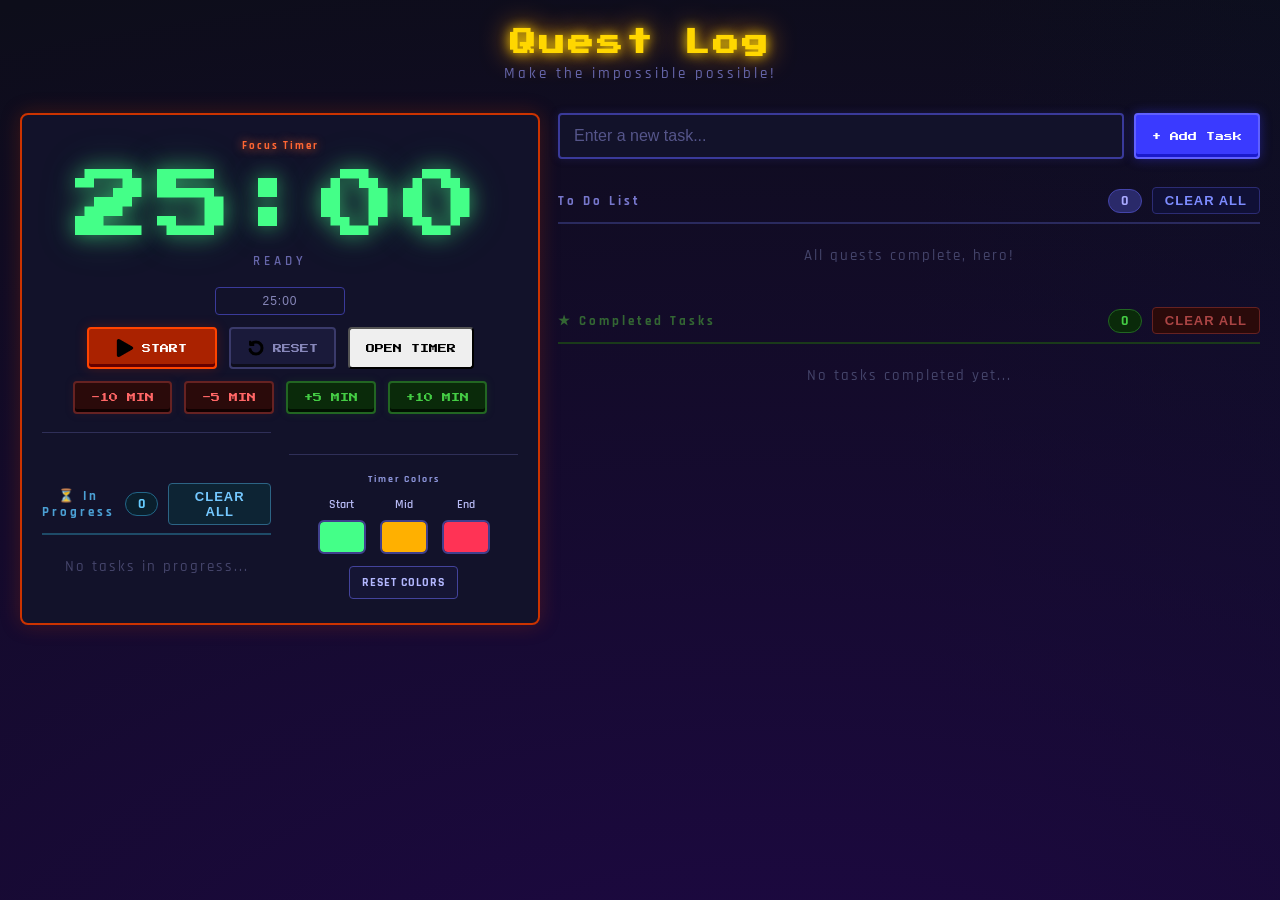
==== commit b48f3715: "changed quests to tasks in  the do list changed some parts of the frontend design" ====
--- a/index.html
+++ b/index.html
@@ -64,7 +64,7 @@
                             <button id="clear-in-progress-btn">CLEAR ALL</button>
                         </div>
 
-                        <p class="empty-state" id="in-progress-empty">No quests in progress...</p>
+                        <p class="empty-state" id="in-progress-empty">No tasks in progress...</p>
 
                         <ul class="task-list in-progress-list" id="in-progress-list"></ul>
                     </section>
@@ -91,15 +91,15 @@
             </div>
 
             <section class="task-board">
-                <!-- Add new quest input row -->
+                <!-- Add new task input row -->
                 <div class="add-task-section">
-                    <input type="text" id="new-task-input" placeholder="Enter a new quest..." maxlength="100">
-                    <button id="add-task-btn">+ Add Quest</button>
+                    <input type="text" id="new-task-input" placeholder="Enter a new task..." maxlength="100">
+                    <button id="add-task-btn">+ Add Task</button>
                 </div>
 
                 <!-- Active tasks header and counter -->
                 <div class="section-header">
-                    <span class="section-title">&#9876; Active Tasks</span>
+                    <span class="section-title">To Do List</span>
                     <span class="task-count" id="active-count">0</span>
                     <button id="clear-active-btn">CLEAR ALL</button>
                 </div>
@@ -110,15 +110,15 @@
                 <!-- Active tasks list (new tasks are appended here by JS) -->
                 <ul class="task-list" id="active-list"></ul>
 
-                <!-- Completed quests header, counter, and clear action -->
+                <!-- Completed tasks header, counter, and clear action -->
                 <div class="section-header completed-header">
-                    <span class="section-title">&#9733; Completed Quests</span>
+                    <span class="section-title">&#9733; Completed Tasks</span>
                     <span class="task-count completed-count" id="completed-count">0</span>
                     <button id="clear-completed-btn">CLEAR ALL</button>
                 </div>
 
                 <!-- Empty-state message shown when there are no completed tasks -->
-                <p class="empty-state" id="completed-empty">No quests completed yet...</p>
+                <p class="empty-state" id="completed-empty">No tasks completed yet...</p>
 
                 <!-- Completed tasks list (checked tasks are moved here by JS) -->
                 <ul class="task-list completed-list" id="completed-list"></ul>
--- a/style.css
+++ b/style.css
@@ -177,19 +177,20 @@
 }
 
 .timer-footer-grid {
-    display: grid;
-    grid-template-columns: minmax(0, 1fr) minmax(0, 1fr);
+    display: flex;
+    justify-content: center;
+    align-items: flex-start;
     gap: 18px;
     margin-top: 18px;
-    align-items: start;
+    flex-wrap: nowrap;
 }
 
 .timer-theme-editor {
-    grid-column: 1;
+    flex: 1 1 0;
 }
 
 .in-progress-panel {
-    grid-column: 2;
+    flex: 1 1 0;
     padding-top: 18px;
     border-top: 1px solid #2f2f58;
     min-width: 0;
@@ -904,12 +905,13 @@
     }
 
     .timer-footer-grid {
+        display: grid;
         grid-template-columns: 1fr;
     }
 
     .timer-theme-editor,
     .in-progress-panel {
-        grid-column: auto;
+        flex: initial;
     }
 
     .pomodoro-section,
@@ -979,12 +981,13 @@
     }
 
     .timer-footer-grid {
+        display: grid;
         grid-template-columns: 1fr;
     }
 
     .timer-theme-editor,
     .in-progress-panel {
-        grid-column: auto;
+        flex: initial;
     }
 
     .pomodoro-section,
